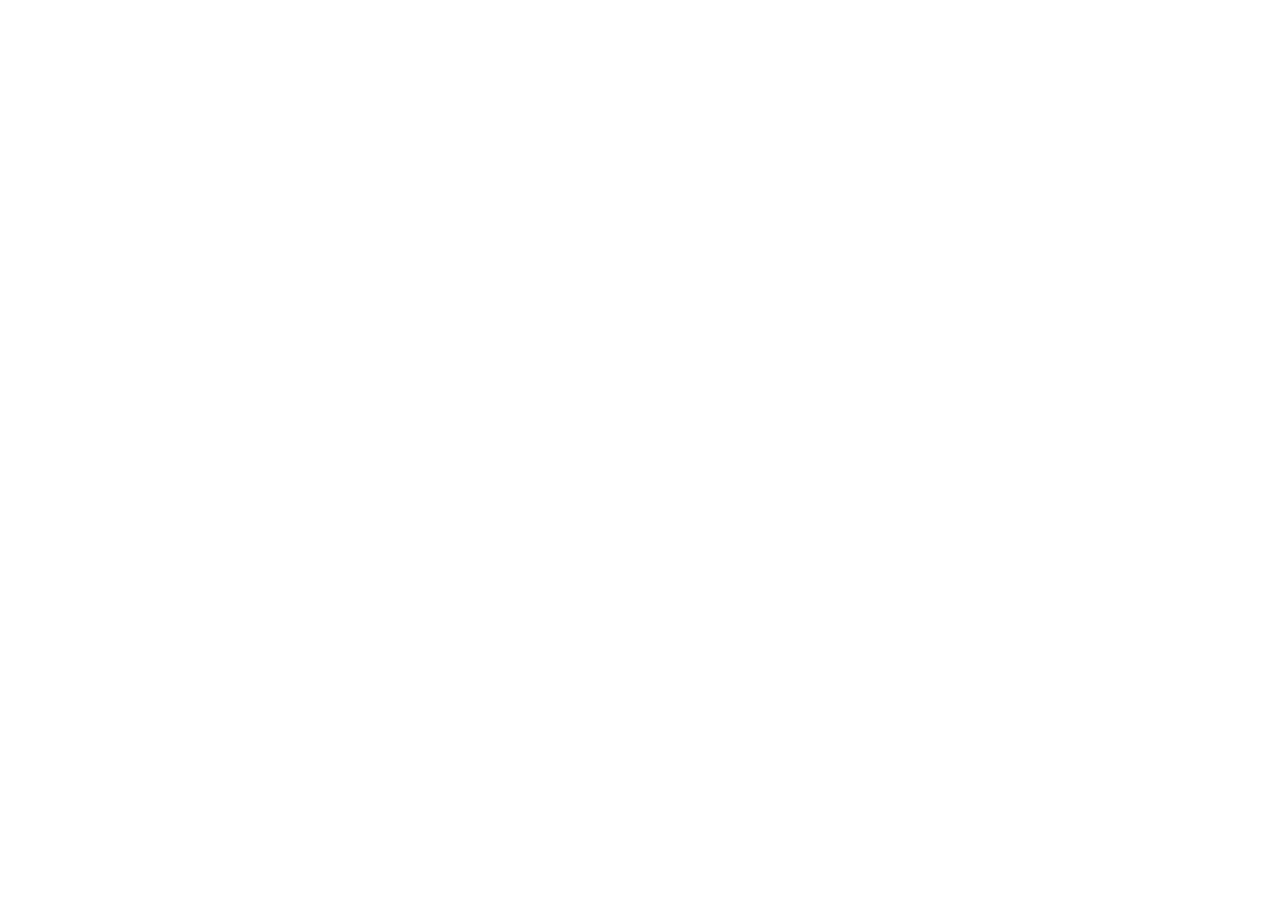
==== index.html @ 8ae3e45b "Add files via upload" ====
<!doctype html><html><head><meta charset="UTF-8"/><meta name="viewport" content="width=device-width, initial-scale=1.0"/><meta name="theme-color" content="#102b50"/><title>FlywaysGo — Fly More. Pay Less.</title></head><body><div id="root"></div><script type="module" src="/src/main.jsx"></script></body></html>
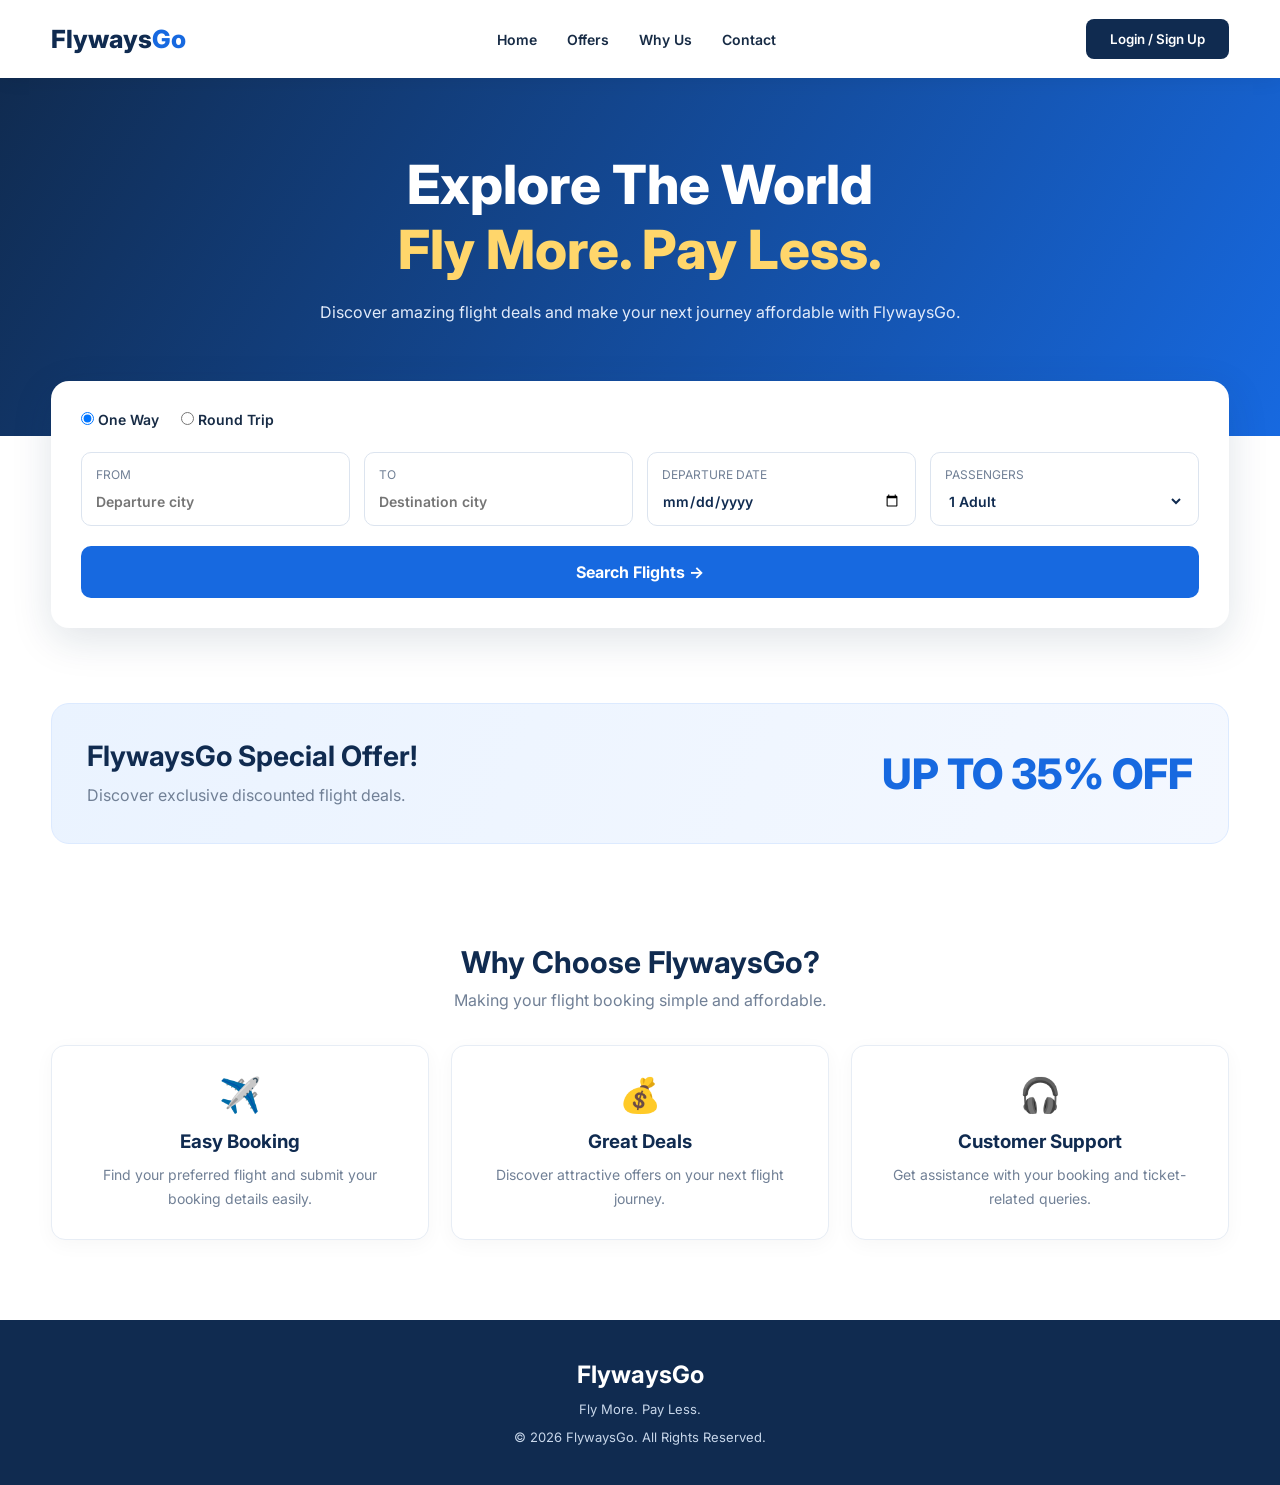
==== commit d1dc54ef: "Refactor index.html with new layout and content Updated the description meta tag and modified the st" ====
--- a/index.html
+++ b/index.html
@@ -1 +1,137 @@
-<!doctype html><html><head><meta charset="UTF-8"/><meta name="viewport" content="width=device-width, initial-scale=1.0"/><meta name="theme-color" content="#102b50"/><title>FlywaysGo — Fly More. Pay Less.</title></head><body><div id="root"></div><script type="module" src="/src/main.jsx"></script></body></html>+
+<!DOCTYPE html>
+<html lang="en">
+<head>
+  <meta charset="UTF-8">
+  <meta name="viewport" content="width=device-width, initial-scale=1.0">
+  <meta name="theme-color" content="#102b50">
+
+  <title>FlywaysGo — Fly More. Pay Less.</title>
+
+  <meta name="description" content="Book affordable flights with FlywaysGo.">
+
+  <link rel="stylesheet" href="./style.css">
+</head>
+
+<body>
+
+  <header>
+    <div class="container navbar">
+      <a href="#" class="logo">Flyways<span>Go</span></a>
+
+      <nav class="nav-links">
+        <a href="#home">Home</a>
+        <a href="#offers">Offers</a>
+        <a href="#features">Why Us</a>
+        <a href="#contact">Contact</a>
+      </nav>
+
+      <button class="login-btn">Login / Sign Up</button>
+    </div>
+  </header>
+
+  <main>
+    <section class="hero" id="home">
+      <div class="container">
+        <h1>Explore The World<br>
+          <span>Fly More. Pay Less.</span>
+        </h1>
+        <p>Discover amazing flight deals and make your next journey affordable with FlywaysGo.</p>
+      </div>
+    </section>
+
+    <section class="search-section">
+      <div class="container">
+        <div class="search-card">
+
+          <div class="trip-options">
+            <label><input type="radio" name="trip" checked> One Way</label>
+            <label><input type="radio" name="trip"> Round Trip</label>
+          </div>
+
+          <div class="search-grid">
+            <div class="field">
+              <label>FROM</label>
+              <input type="text" placeholder="Departure city">
+            </div>
+
+            <div class="field">
+              <label>TO</label>
+              <input type="text" placeholder="Destination city">
+            </div>
+
+            <div class="field">
+              <label>DEPARTURE DATE</label>
+              <input type="date">
+            </div>
+
+            <div class="field">
+              <label>PASSENGERS</label>
+              <select>
+                <option>1 Adult</option>
+                <option>2 Adults</option>
+                <option>3 Adults</option>
+                <option>4 Adults</option>
+                <option>5 Adults</option>
+              </select>
+            </div>
+          </div>
+
+          <button class="search-btn">Search Flights →</button>
+
+        </div>
+      </div>
+    </section>
+
+    <section class="offer-section" id="offers">
+      <div class="container">
+        <div class="offer-box">
+          <div>
+            <h2>FlywaysGo Special Offer!</h2>
+            <p>Discover exclusive discounted flight deals.</p>
+          </div>
+          <div class="discount">UP TO 35% OFF</div>
+        </div>
+      </div>
+    </section>
+
+    <section class="features" id="features">
+      <div class="container">
+        <div class="section-title">
+          <h2>Why Choose FlywaysGo?</h2>
+          <p>Making your flight booking simple and affordable.</p>
+        </div>
+
+        <div class="feature-grid">
+          <div class="feature-card">
+            <div class="feature-icon">✈️</div>
+            <h3>Easy Booking</h3>
+            <p>Find your preferred flight and submit your booking details easily.</p>
+          </div>
+
+          <div class="feature-card">
+            <div class="feature-icon">💰</div>
+            <h3>Great Deals</h3>
+            <p>Discover attractive offers on your next flight journey.</p>
+          </div>
+
+          <div class="feature-card">
+            <div class="feature-icon">🎧</div>
+            <h3>Customer Support</h3>
+            <p>Get assistance with your booking and ticket-related queries.</p>
+          </div>
+        </div>
+      </div>
+    </section>
+  </main>
+
+  <footer id="contact">
+    <div class="container">
+      <h2>FlywaysGo</h2>
+      <p>Fly More. Pay Less.</p>
+      <p>© 2026 FlywaysGo. All Rights Reserved.</p>
+    </div>
+  </footer>
+
+</body>
+</html>
--- a/style.css
+++ b/style.css
@@ -0,0 +1,317 @@
+
+@import url('https://fonts.googleapis.com/css2?family=Inter:wght@400;500;600;700;800&display=swap');
+
+:root {
+  --primary: #102b50;
+  --blue: #1769e0;
+  --light: #f3f7fc;
+  --white: #ffffff;
+  --text: #172b45;
+  --muted: #718096;
+}
+
+* {
+  margin: 0;
+  padding: 0;
+  box-sizing: border-box;
+}
+
+body {
+  font-family: 'Inter', sans-serif;
+  background: var(--white);
+  color: var(--text);
+}
+
+button, input, select {
+  font-family: inherit;
+}
+
+a {
+  text-decoration: none;
+  color: inherit;
+}
+
+.container {
+  width: min(1180px, 92%);
+  margin: auto;
+}
+
+header {
+  background: white;
+  box-shadow: 0 3px 18px rgba(0,0,0,.06);
+  position: relative;
+  z-index: 10;
+}
+
+.navbar {
+  min-height: 78px;
+  display: flex;
+  align-items: center;
+  justify-content: space-between;
+  gap: 20px;
+}
+
+.logo {
+  font-size: 25px;
+  font-weight: 800;
+  color: var(--primary);
+}
+
+.logo span {
+  color: var(--blue);
+}
+
+.nav-links {
+  display: flex;
+  gap: 30px;
+  align-items: center;
+}
+
+.nav-links a {
+  font-size: 14px;
+  font-weight: 600;
+}
+
+.nav-links a:hover {
+  color: var(--blue);
+}
+
+.login-btn {
+  background: var(--primary);
+  color: white;
+  padding: 12px 24px;
+  border-radius: 8px;
+  font-weight: 600;
+  border: none;
+  cursor: pointer;
+}
+
+.hero {
+  background: linear-gradient(120deg, #102b50, #1769e0);
+  color: white;
+  padding: 75px 0 110px;
+  text-align: center;
+}
+
+.hero h1 {
+  font-size: clamp(32px, 5vw, 54px);
+  font-weight: 800;
+  line-height: 1.2;
+  margin-bottom: 16px;
+}
+
+.hero h1 span {
+  color: #ffd66b;
+}
+
+.hero p {
+  font-size: 16px;
+  color: #e2ebfa;
+  line-height: 1.7;
+}
+
+.search-section {
+  margin-top: -55px;
+  position: relative;
+  z-index: 2;
+}
+
+.search-card {
+  background: white;
+  padding: 30px;
+  border-radius: 18px;
+  box-shadow: 0 12px 40px rgba(16,43,80,.13);
+}
+
+.trip-options {
+  display: flex;
+  gap: 22px;
+  margin-bottom: 24px;
+}
+
+.trip-options label {
+  font-size: 14px;
+  font-weight: 600;
+  cursor: pointer;
+}
+
+.search-grid {
+  display: grid;
+  grid-template-columns: repeat(4, 1fr);
+  gap: 14px;
+}
+
+.field {
+  border: 1px solid #dce4ef;
+  padding: 14px;
+  border-radius: 10px;
+  min-width: 0;
+}
+
+.field label {
+  display: block;
+  color: var(--muted);
+  font-size: 12px;
+  margin-bottom: 9px;
+}
+
+.field input,
+.field select {
+  width: 100%;
+  border: none;
+  outline: none;
+  background: transparent;
+  color: var(--primary);
+  font-size: 14px;
+  font-weight: 600;
+}
+
+.search-btn {
+  width: 100%;
+  margin-top: 20px;
+  padding: 16px;
+  border: none;
+  background: var(--blue);
+  color: white;
+  font-size: 16px;
+  font-weight: 700;
+  border-radius: 10px;
+  cursor: pointer;
+}
+
+.search-btn:hover {
+  background: var(--primary);
+}
+
+.offer-section {
+  padding: 75px 0;
+}
+
+.offer-box {
+  background: linear-gradient(110deg, #eaf3ff, #f4f8ff);
+  border: 1px solid #dceaff;
+  padding: 35px;
+  border-radius: 18px;
+  display: flex;
+  align-items: center;
+  justify-content: space-between;
+  gap: 20px;
+}
+
+.offer-box h2 {
+  font-size: 28px;
+  color: var(--primary);
+  margin-bottom: 10px;
+}
+
+.offer-box p {
+  color: var(--muted);
+  line-height: 1.6;
+}
+
+.discount {
+  font-size: 42px;
+  font-weight: 800;
+  color: var(--blue);
+  white-space: nowrap;
+}
+
+.section-title {
+  text-align: center;
+  margin-bottom: 35px;
+}
+
+.section-title h2 {
+  font-size: 30px;
+  color: var(--primary);
+  margin-bottom: 10px;
+}
+
+.section-title p {
+  color: var(--muted);
+}
+
+.features {
+  padding: 25px 0 80px;
+}
+
+.feature-grid {
+  display: grid;
+  grid-template-columns: repeat(3, 1fr);
+  gap: 22px;
+}
+
+.feature-card {
+  padding: 28px;
+  background: white;
+  border: 1px solid #e7edf5;
+  border-radius: 14px;
+  text-align: center;
+  box-shadow: 0 5px 20px rgba(0,0,0,.035);
+}
+
+.feature-icon {
+  font-size: 34px;
+  margin-bottom: 15px;
+}
+
+.feature-card h3 {
+  color: var(--primary);
+  margin-bottom: 10px;
+}
+
+.feature-card p {
+  font-size: 14px;
+  color: var(--muted);
+  line-height: 1.7;
+}
+
+footer {
+  background: #102b50;
+  color: white;
+  padding: 40px 0;
+  text-align: center;
+}
+
+footer p {
+  color: #c8d7ea;
+  font-size: 13px;
+  margin-top: 12px;
+}
+
+@media(max-width: 768px) {
+  .nav-links {
+    display: none;
+  }
+
+  .hero {
+    padding: 55px 0 90px;
+  }
+
+  .search-grid {
+    grid-template-columns: 1fr 1fr;
+  }
+
+  .offer-box {
+    flex-direction: column;
+    align-items: flex-start;
+  }
+
+  .feature-grid {
+    grid-template-columns: 1fr;
+  }
+
+  .discount {
+    font-size: 35px;
+  }
+}
+
+@media(max-width: 420px) {
+  .search-grid {
+    grid-template-columns: 1fr;
+  }
+
+  .search-card {
+    padding: 18px;
+  }
+}
